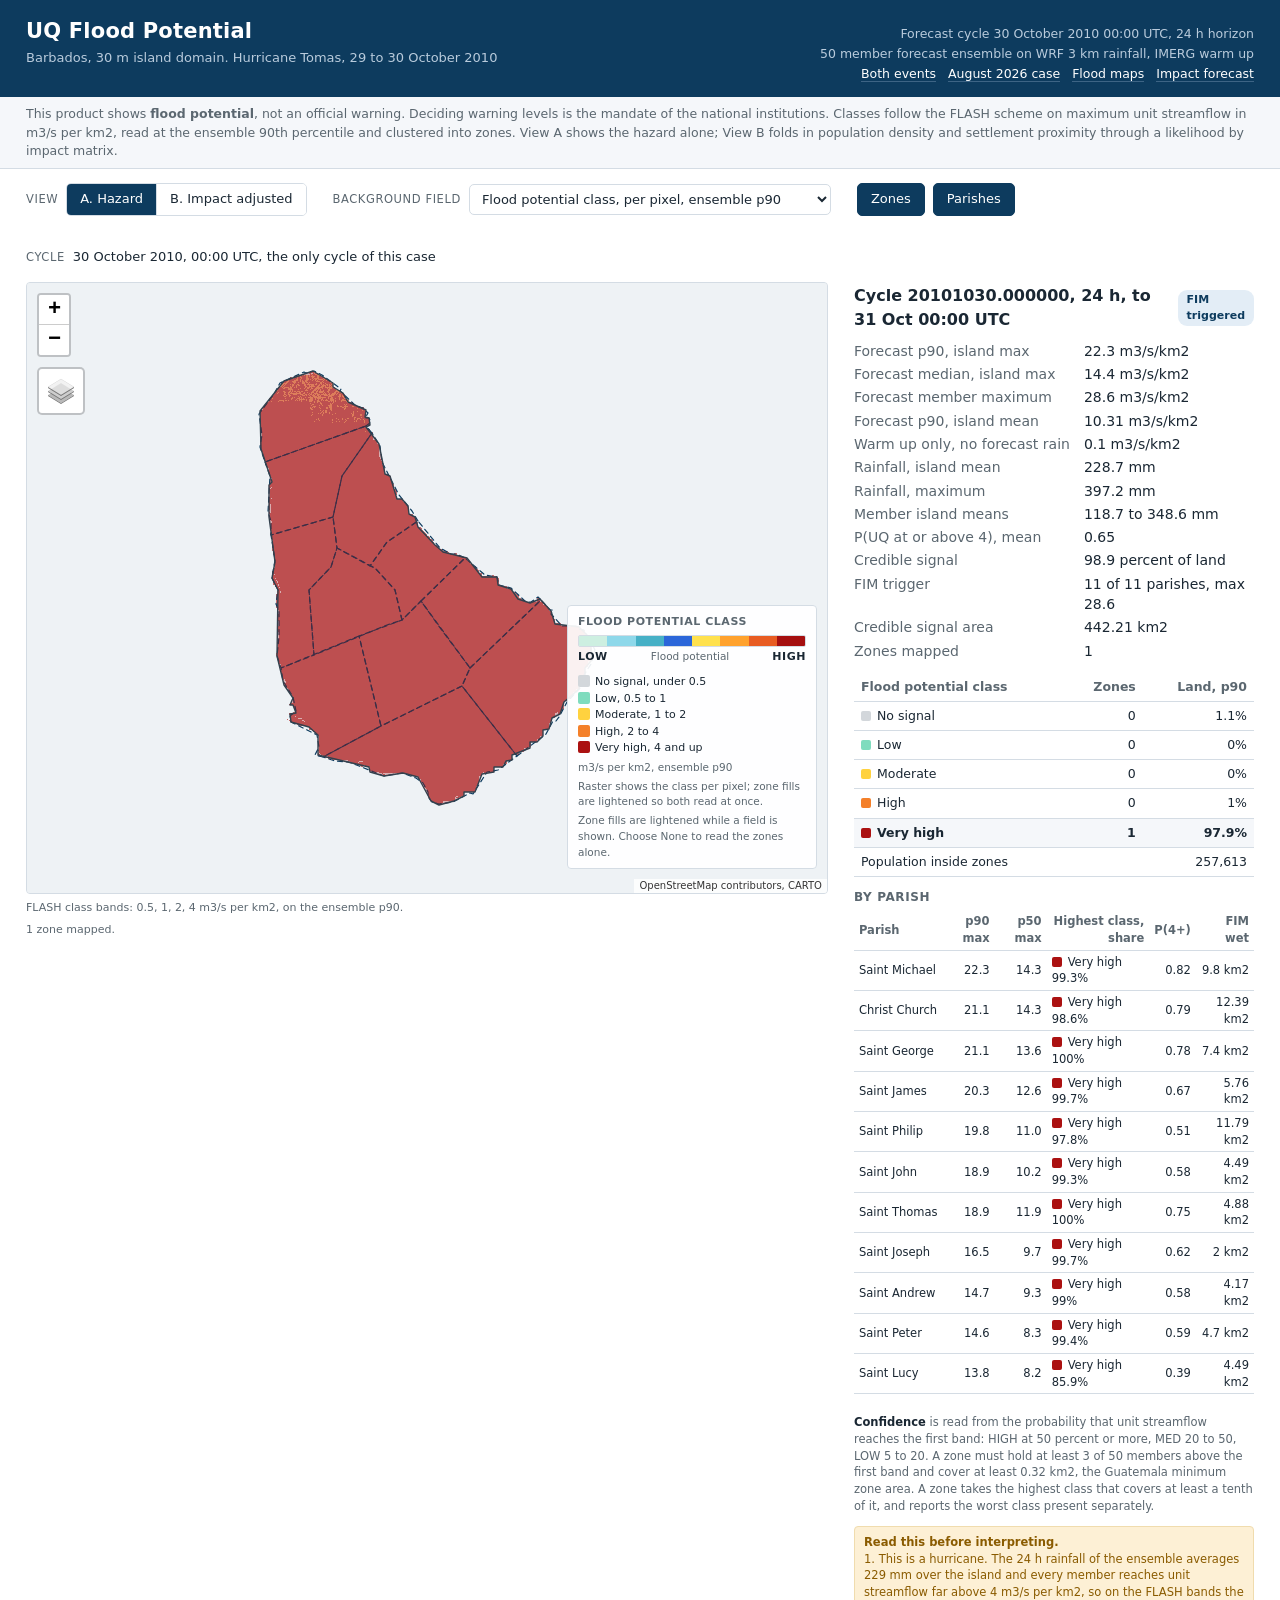
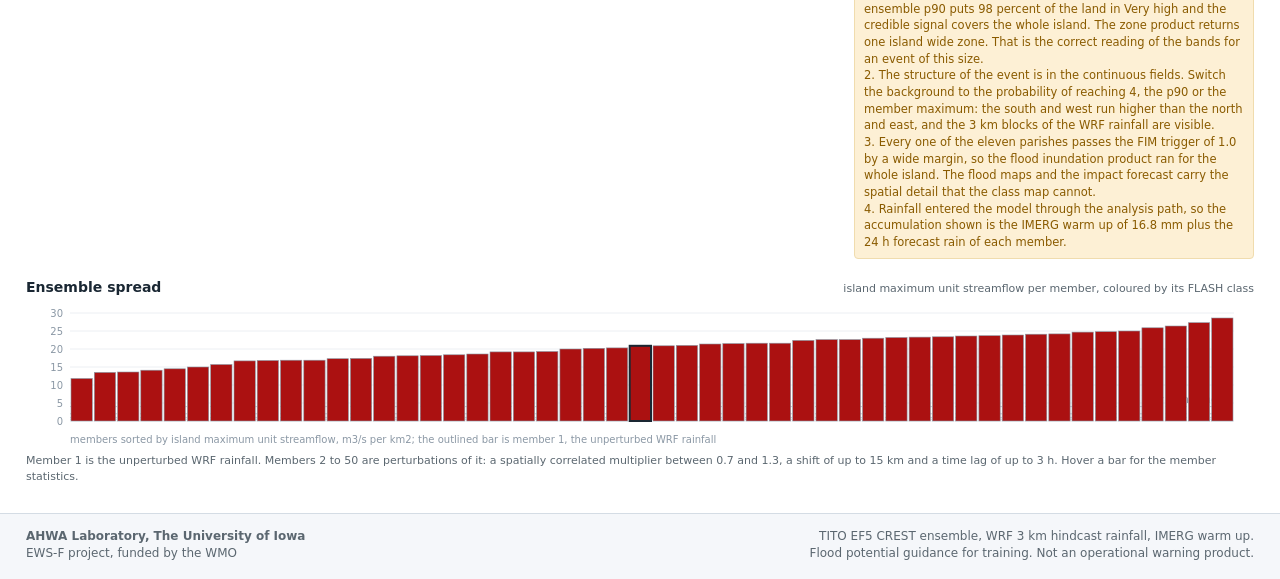
==== tomas2010/index.html @ 0c26c4b5 "Two event site: Hurricane Tomas 2010 added, August 2026 kept, FLASH scale for both" ====
<!DOCTYPE html>
<html lang="en">
<head>
<meta charset="utf-8">
<meta name="viewport" content="width=device-width, initial-scale=1">
<title>UQ Flood Potential. Barbados, Hurricane Tomas 2010</title>
<meta name="description" content="Uncertainty quantified flood potential for Barbados from the TITO EF5 ensemble, forecast cycle of 30 October 2010 00:00 UTC for Hurricane Tomas, 30 m island domain, FLASH class bands.">
<link rel="icon" href="data:image/svg+xml,%3Csvg xmlns='http://www.w3.org/2000/svg' viewBox='0 0 16 16'%3E%3Cpath d='M8 1L15 14H1z' fill='%23F4802A'/%3E%3C/svg%3E">
<link rel="stylesheet" href="../assets/vendor/leaflet.css">
<link rel="stylesheet" href="../assets/css/style.css">
<script>window.EVENT_DIR = "";</script>
</head>
<body>

<header class="site-head">
  <div class="wrap head-row">
    <div>
      <h1>UQ Flood Potential</h1>
      <p class="head-sub">Barbados, 30 m island domain. Hurricane Tomas, 29 to 30 October 2010</p>
    </div>
    <div class="head-meta">
      <span>Forecast cycle 30 October 2010 00:00 UTC, 24 h horizon</span>
      <span>50 member forecast ensemble on WRF 3 km rainfall, IMERG warm up</span>
      <span><a href="../">Both events</a> &nbsp; <a href="../aug2026/">August 2026 case</a> &nbsp;
        <a href="https://ahwalab.github.io/Barbados_fim/tomas2010/">Flood maps</a> &nbsp;
        <a href="https://ahwalab.github.io/Barbados_IFB/tomas2010/">Impact forecast</a></span>
    </div>
  </div>
</header>

<div class="context-band">
  <div class="wrap">
    This product shows <strong>flood potential</strong>, not an official warning. Deciding
    warning levels is the mandate of the national institutions. Classes follow the FLASH
    scheme on maximum unit streamflow in m3/s per km2, read at the ensemble 90th percentile
    and clustered into zones. View A shows the hazard alone; View B folds in population
    density and settlement proximity through a likelihood by impact matrix.
  </div>
</div>

<div class="wrap">
  <section class="controls" aria-label="View controls">
    <div class="ctl-group">
      <span class="ctl-label">View</span>
      <div class="seg" id="seg-view">
        <button data-v="A" class="on">A. Hazard</button>
        <button data-v="B">B. Impact adjusted</button>
      </div>
    </div>
    <div class="ctl-group">
      <span class="ctl-label">Background field</span>
      <select id="fieldsel" class="picker" aria-label="Background raster field"></select>
    </div>
    <div class="ctl-group">
      <button class="toggle on" id="zonetoggle">Zones</button>
      <button class="toggle on" id="aoctoggle">Parishes</button>
    </div>
    <div class="ctl-group">
      <span class="ctl-label">Cycle</span>
      <span class="static">30 October 2010, 00:00 UTC, the only cycle of this case</span>
    </div>
  </section>

  <main class="main">
    <div class="map-col">
      <div class="mapbox" id="mapbox"><div id="map"></div></div>
      <div class="map-caption" id="bandnote"></div>
      <div class="map-caption" id="zonecount"></div>
    </div>

    <aside class="side">
      <div class="cyc-head">
        <h2 id="cyctitle"></h2>
        <span class="badge" id="badge"></span>
      </div>
      <dl class="kv" id="kv"></dl>
      <table class="st" id="sttable"></table>
      <h3 class="sub">By parish</h3>
      <div class="tablewrap"><table class="pt" id="parishtable"></table></div>
      <p class="note"><strong>Confidence</strong> is read from the probability that unit
        streamflow reaches the first band: HIGH at 50 percent or more, MED 20 to 50, LOW 5 to 20.
        A zone must hold at least 3 of 50 members above the first band and cover at least
        0.32 km2, the Guatemala minimum zone area. A zone takes the highest class that covers
        at least a tenth of it, and reports the worst class present separately.</p>
      <div class="flag">
        <strong>Read this before interpreting.</strong>
        <br>1. This is a hurricane. The 24 h rainfall of the ensemble averages 229 mm over the
        island and every member reaches unit streamflow far above 4 m3/s per km2, so on the
        FLASH bands the ensemble p90 puts 98 percent of the land in Very high and the
        credible signal covers the whole island. The zone product returns one island wide
        zone. That is the correct reading of the bands for an event of this size.
        <br>2. The structure of the event is in the continuous fields. Switch the background to
        the probability of reaching 4, the p90 or the member maximum: the south and west run
        higher than the north and east, and the 3 km blocks of the WRF rainfall are visible.
        <br>3. Every one of the eleven parishes passes the FIM trigger of 1.0 by a wide margin,
        so the flood inundation product ran for the whole island. The flood maps and the
        impact forecast carry the spatial detail that the class map cannot.
        <br>4. Rainfall entered the model through the analysis path, so the accumulation shown
        is the IMERG warm up of 16.8 mm plus the 24 h forecast rain of each member.
      </div>
    </aside>
  </main>

  <section class="timeline">
    <div class="tl-head">
      <h3>Ensemble spread</h3>
      <span class="tl-key">island maximum unit streamflow per member, coloured by its FLASH class</span>
    </div>
    <div class="stripwrap">
      <svg id="strip" role="img" aria-label="Island maximum unit streamflow per ensemble member"></svg>
      <div class="tooltip" id="tip" style="display:none"></div>
    </div>
    <div class="tl-cap">Member 1 is the unperturbed WRF rainfall. Members 2 to 50 are perturbations
      of it: a spatially correlated multiplier between 0.7 and 1.3, a shift of up to 15 km and a
      time lag of up to 3 h. Hover a bar for the member statistics.</div>
  </section>
</div>

<footer class="site-foot">
  <div class="wrap foot-row">
    <div>
      <strong>AHWA Laboratory, The University of Iowa</strong><br>
      EWS-F project, funded by the WMO
    </div>
    <div class="foot-right">
      TITO EF5 CREST ensemble, WRF 3 km hindcast rainfall, IMERG warm up.<br>
      Flood potential guidance for training. Not an operational warning product.
    </div>
  </div>
</footer>

<script src="../assets/vendor/leaflet.js"></script>
<script src="data/cycles.js"></script>
<script src="../assets/js/app.js"></script>
</body>
</html>
---- assets/vendor/leaflet.css ----
/* required styles */

.leaflet-pane,
.leaflet-tile,
.leaflet-marker-icon,
.leaflet-marker-shadow,
.leaflet-tile-container,
.leaflet-pane > svg,
.leaflet-pane > canvas,
.leaflet-zoom-box,
.leaflet-image-layer,
.leaflet-layer {
	position: absolute;
	left: 0;
	top: 0;
	}
.leaflet-container {
	overflow: hidden;
	}
.leaflet-tile,
.leaflet-marker-icon,
.leaflet-marker-shadow {
	-webkit-user-select: none;
	   -moz-user-select: none;
	        user-select: none;
	  -webkit-user-drag: none;
	}
/* Prevents IE11 from highlighting tiles in blue */
.leaflet-tile::selection {
	background: transparent;
}
/* Safari renders non-retina tile on retina better with this, but Chrome is worse */
.leaflet-safari .leaflet-tile {
	image-rendering: -webkit-optimize-contrast;
	}
/* hack that prevents hw layers "stretching" when loading new tiles */
.leaflet-safari .leaflet-tile-container {
	width: 1600px;
	height: 1600px;
	-webkit-transform-origin: 0 0;
	}
.leaflet-marker-icon,
.leaflet-marker-shadow {
	display: block;
	}
/* .leaflet-container svg: reset svg max-width decleration shipped in Joomla! (joomla.org) 3.x */
/* .leaflet-container img: map is broken in FF if you have max-width: 100% on tiles */
.leaflet-container .leaflet-overlay-pane svg {
	max-width: none !important;
	max-height: none !important;
	}
.leaflet-container .leaflet-marker-pane img,
.leaflet-container .leaflet-shadow-pane img,
.leaflet-container .leaflet-tile-pane img,
.leaflet-container img.leaflet-image-layer,
.leaflet-container .leaflet-tile {
	max-width: none !important;
	max-height: none !important;
	width: auto;
	padding: 0;
	}

.leaflet-container img.leaflet-tile {
	/* See: https://bugs.chromium.org/p/chromium/issues/detail?id=600120 */
	mix-blend-mode: plus-lighter;
}

.leaflet-container.leaflet-touch-zoom {
	-ms-touch-action: pan-x pan-y;
	touch-action: pan-x pan-y;
	}
.leaflet-container.leaflet-touch-drag {
	-ms-touch-action: pinch-zoom;
	/* Fallback for FF which doesn't support pinch-zoom */
	touch-action: none;
	touch-action: pinch-zoom;
}
.leaflet-container.leaflet-touch-drag.leaflet-touch-zoom {
	-ms-touch-action: none;
	touch-action: none;
}
.leaflet-container {
	-webkit-tap-highlight-color: transparent;
}
.leaflet-container a {
	-webkit-tap-highlight-color: rgba(51, 181, 229, 0.4);
}
.leaflet-tile {
	filter: inherit;
	visibility: hidden;
	}
.leaflet-tile-loaded {
	visibility: inherit;
	}
.leaflet-zoom-box {
	width: 0;
	height: 0;
	-moz-box-sizing: border-box;
	     box-sizing: border-box;
	z-index: 800;
	}
/* workaround for https://bugzilla.mozilla.org/show_bug.cgi?id=888319 */
.leaflet-overlay-pane svg {
	-moz-user-select: none;
	}

.leaflet-pane         { z-index: 400; }

.leaflet-tile-pane    { z-index: 200; }
.leaflet-overlay-pane { z-index: 400; }
.leaflet-shadow-pane  { z-index: 500; }
.leaflet-marker-pane  { z-index: 600; }
.leaflet-tooltip-pane   { z-index: 650; }
.leaflet-popup-pane   { z-index: 700; }

.leaflet-map-pane canvas { z-index: 100; }
.leaflet-map-pane svg    { z-index: 200; }

.leaflet-vml-shape {
	width: 1px;
	height: 1px;
	}
.lvml {
	behavior: url(#default#VML);
	display: inline-block;
	position: absolute;
	}


/* control positioning */

.leaflet-control {
	position: relative;
	z-index: 800;
	pointer-events: visiblePainted; /* IE 9-10 doesn't have auto */
	pointer-events: auto;
	}
.leaflet-top,
.leaflet-bottom {
	position: absolute;
	z-index: 1000;
	pointer-events: none;
	}
.leaflet-top {
	top: 0;
	}
.leaflet-right {
	right: 0;
	}
.leaflet-bottom {
	bottom: 0;
	}
.leaflet-left {
	left: 0;
	}
.leaflet-control {
	float: left;
	clear: both;
	}
.leaflet-right .leaflet-control {
	float: right;
	}
.leaflet-top .leaflet-control {
	margin-top: 10px;
	}
.leaflet-bottom .leaflet-control {
	margin-bottom: 10px;
	}
.leaflet-left .leaflet-control {
	margin-left: 10px;
	}
.leaflet-right .leaflet-control {
	margin-right: 10px;
	}


/* zoom and fade animations */

.leaflet-fade-anim .leaflet-popup {
	opacity: 0;
	-webkit-transition: opacity 0.2s linear;
	   -moz-transition: opacity 0.2s linear;
	        transition: opacity 0.2s linear;
	}
.leaflet-fade-anim .leaflet-map-pane .leaflet-popup {
	opacity: 1;
	}
.leaflet-zoom-animated {
	-webkit-transform-origin: 0 0;
	    -ms-transform-origin: 0 0;
	        transform-origin: 0 0;
	}
svg.leaflet-zoom-animated {
	will-change: transform;
}

.leaflet-zoom-anim .leaflet-zoom-animated {
	-webkit-transition: -webkit-transform 0.25s cubic-bezier(0,0,0.25,1);
	   -moz-transition:    -moz-transform 0.25s cubic-bezier(0,0,0.25,1);
	        transition:         transform 0.25s cubic-bezier(0,0,0.25,1);
	}
.leaflet-zoom-anim .leaflet-tile,
.leaflet-pan-anim .leaflet-tile {
	-webkit-transition: none;
	   -moz-transition: none;
	        transition: none;
	}

.leaflet-zoom-anim .leaflet-zoom-hide {
	visibility: hidden;
	}


/* cursors */

.leaflet-interactive {
	cursor: pointer;
	}
.leaflet-grab {
	cursor: -webkit-grab;
	cursor:    -moz-grab;
	cursor:         grab;
	}
.leaflet-crosshair,
.leaflet-crosshair .leaflet-interactive {
	cursor: crosshair;
	}
.leaflet-popup-pane,
.leaflet-control {
	cursor: auto;
	}
.leaflet-dragging .leaflet-grab,
.leaflet-dragging .leaflet-grab .leaflet-interactive,
.leaflet-dragging .leaflet-marker-draggable {
	cursor: move;
	cursor: -webkit-grabbing;
	cursor:    -moz-grabbing;
	cursor:         grabbing;
	}

/* marker & overlays interactivity */
.leaflet-marker-icon,
.leaflet-marker-shadow,
.leaflet-image-layer,
.leaflet-pane > svg path,
.leaflet-tile-container {
	pointer-events: none;
	}

.leaflet-marker-icon.leaflet-interactive,
.leaflet-image-layer.leaflet-interactive,
.leaflet-pane > svg path.leaflet-interactive,
svg.leaflet-image-layer.leaflet-interactive path {
	pointer-events: visiblePainted; /* IE 9-10 doesn't have auto */
	pointer-events: auto;
	}

/* visual tweaks */

.leaflet-container {
	background: #ddd;
	outline-offset: 1px;
	}
.leaflet-container a {
	color: #0078A8;
	}
.leaflet-zoom-box {
	border: 2px dotted #38f;
	background: rgba(255,255,255,0.5);
	}


/* general typography */
.leaflet-container {
	font-family: "Helvetica Neue", Arial, Helvetica, sans-serif;
	font-size: 12px;
	font-size: 0.75rem;
	line-height: 1.5;
	}


/* general toolbar styles */

.leaflet-bar {
	box-shadow: 0 1px 5px rgba(0,0,0,0.65);
	border-radius: 4px;
	}
.leaflet-bar a {
	background-color: #fff;
	border-bottom: 1px solid #ccc;
	width: 26px;
	height: 26px;
	line-height: 26px;
	display: block;
	text-align: center;
	text-decoration: none;
	color: black;
	}
.leaflet-bar a,
.leaflet-control-layers-toggle {
	background-position: 50% 50%;
	background-repeat: no-repeat;
	display: block;
	}
.leaflet-bar a:hover,
.leaflet-bar a:focus {
	background-color: #f4f4f4;
	}
.leaflet-bar a:first-child {
	border-top-left-radius: 4px;
	border-top-right-radius: 4px;
	}
.leaflet-bar a:last-child {
	border-bottom-left-radius: 4px;
	border-bottom-right-radius: 4px;
	border-bottom: none;
	}
.leaflet-bar a.leaflet-disabled {
	cursor: default;
	background-color: #f4f4f4;
	color: #bbb;
	}

.leaflet-touch .leaflet-bar a {
	width: 30px;
	height: 30px;
	line-height: 30px;
	}
.leaflet-touch .leaflet-bar a:first-child {
	border-top-left-radius: 2px;
	border-top-right-radius: 2px;
	}
.leaflet-touch .leaflet-bar a:last-child {
	border-bottom-left-radius: 2px;
	border-bottom-right-radius: 2px;
	}

/* zoom control */

.leaflet-control-zoom-in,
.leaflet-control-zoom-out {
	font: bold 18px 'Lucida Console', Monaco, monospace;
	text-indent: 1px;
	}

.leaflet-touch .leaflet-control-zoom-in, .leaflet-touch .leaflet-control-zoom-out  {
	font-size: 22px;
	}


/* layers control */

.leaflet-control-layers {
	box-shadow: 0 1px 5px rgba(0,0,0,0.4);
	background: #fff;
	border-radius: 5px;
	}
.leaflet-control-layers-toggle {
	background-image: url(images/layers.png);
	width: 36px;
	height: 36px;
	}
.leaflet-retina .leaflet-control-layers-toggle {
	background-image: url(images/layers-2x.png);
	background-size: 26px 26px;
	}
.leaflet-touch .leaflet-control-layers-toggle {
	width: 44px;
	height: 44px;
	}
.leaflet-control-layers .leaflet-control-layers-list,
.leaflet-control-layers-expanded .leaflet-control-layers-toggle {
	display: none;
	}
.leaflet-control-layers-expanded .leaflet-control-layers-list {
	display: block;
	position: relative;
	}
.leaflet-control-layers-expanded {
	padding: 6px 10px 6px 6px;
	color: #333;
	background: #fff;
	}
.leaflet-control-layers-scrollbar {
	overflow-y: scroll;
	overflow-x: hidden;
	padding-right: 5px;
	}
.leaflet-control-layers-selector {
	margin-top: 2px;
	position: relative;
	top: 1px;
	}
.leaflet-control-layers label {
	display: block;
	font-size: 13px;
	font-size: 1.08333em;
	}
.leaflet-control-layers-separator {
	height: 0;
	border-top: 1px solid #ddd;
	margin: 5px -10px 5px -6px;
	}

/* Default icon URLs */
.leaflet-default-icon-path { /* used only in path-guessing heuristic, see L.Icon.Default */
	background-image: url(images/marker-icon.png);
	}


/* attribution and scale controls */

.leaflet-container .leaflet-control-attribution {
	background: #fff;
	background: rgba(255, 255, 255, 0.8);
	margin: 0;
	}
.leaflet-control-attribution,
.leaflet-control-scale-line {
	padding: 0 5px;
	color: #333;
	line-height: 1.4;
	}
.leaflet-control-attribution a {
	text-decoration: none;
	}
.leaflet-control-attribution a:hover,
.leaflet-control-attribution a:focus {
	text-decoration: underline;
	}
.leaflet-attribution-flag {
	display: inline !important;
	vertical-align: baseline !important;
	width: 1em;
	height: 0.6669em;
	}
.leaflet-left .leaflet-control-scale {
	margin-left: 5px;
	}
.leaflet-bottom .leaflet-control-scale {
	margin-bottom: 5px;
	}
.leaflet-control-scale-line {
	border: 2px solid #777;
	border-top: none;
	line-height: 1.1;
	padding: 2px 5px 1px;
	white-space: nowrap;
	-moz-box-sizing: border-box;
	     box-sizing: border-box;
	background: rgba(255, 255, 255, 0.8);
	text-shadow: 1px 1px #fff;
	}
.leaflet-control-scale-line:not(:first-child) {
	border-top: 2px solid #777;
	border-bottom: none;
	margin-top: -2px;
	}
.leaflet-control-scale-line:not(:first-child):not(:last-child) {
	border-bottom: 2px solid #777;
	}

.leaflet-touch .leaflet-control-attribution,
.leaflet-touch .leaflet-control-layers,
.leaflet-touch .leaflet-bar {
	box-shadow: none;
	}
.leaflet-touch .leaflet-control-layers,
.leaflet-touch .leaflet-bar {
	border: 2px solid rgba(0,0,0,0.2);
	background-clip: padding-box;
	}


/* popup */

.leaflet-popup {
	position: absolute;
	text-align: center;
	margin-bottom: 20px;
	}
.leaflet-popup-content-wrapper {
	padding: 1px;
	text-align: left;
	border-radius: 12px;
	}
.leaflet-popup-content {
	margin: 13px 24px 13px 20px;
	line-height: 1.3;
	font-size: 13px;
	font-size: 1.08333em;
	min-height: 1px;
	}
.leaflet-popup-content p {
	margin: 17px 0;
	margin: 1.3em 0;
	}
.leaflet-popup-tip-container {
	width: 40px;
	height: 20px;
	position: absolute;
	left: 50%;
	margin-top: -1px;
	margin-left: -20px;
	overflow: hidden;
	pointer-events: none;
	}
.leaflet-popup-tip {
	width: 17px;
	height: 17px;
	padding: 1px;

	margin: -10px auto 0;
	pointer-events: auto;

	-webkit-transform: rotate(45deg);
	   -moz-transform: rotate(45deg);
	    -ms-transform: rotate(45deg);
	        transform: rotate(45deg);
	}
.leaflet-popup-content-wrapper,
.leaflet-popup-tip {
	background: white;
	color: #333;
	box-shadow: 0 3px 14px rgba(0,0,0,0.4);
	}
.leaflet-container a.leaflet-popup-close-button {
	position: absolute;
	top: 0;
	right: 0;
	border: none;
	text-align: center;
	width: 24px;
	height: 24px;
	font: 16px/24px Tahoma, Verdana, sans-serif;
	color: #757575;
	text-decoration: none;
	background: transparent;
	}
.leaflet-container a.leaflet-popup-close-button:hover,
.leaflet-container a.leaflet-popup-close-button:focus {
	color: #585858;
	}
.leaflet-popup-scrolled {
	overflow: auto;
	}

.leaflet-oldie .leaflet-popup-content-wrapper {
	-ms-zoom: 1;
	}
.leaflet-oldie .leaflet-popup-tip {
	width: 24px;
	margin: 0 auto;

	-ms-filter: "progid:DXImageTransform.Microsoft.Matrix(M11=0.70710678, M12=0.70710678, M21=-0.70710678, M22=0.70710678)";
	filter: progid:DXImageTransform.Microsoft.Matrix(M11=0.70710678, M12=0.70710678, M21=-0.70710678, M22=0.70710678);
	}

.leaflet-oldie .leaflet-control-zoom,
.leaflet-oldie .leaflet-control-layers,
.leaflet-oldie .leaflet-popup-content-wrapper,
.leaflet-oldie .leaflet-popup-tip {
	border: 1px solid #999;
	}


/* div icon */

.leaflet-div-icon {
	background: #fff;
	border: 1px solid #666;
	}


/* Tooltip */
/* Base styles for the element that has a tooltip */
.leaflet-tooltip {
	position: absolute;
	padding: 6px;
	background-color: #fff;
	border: 1px solid #fff;
	border-radius: 3px;
	color: #222;
	white-space: nowrap;
	-webkit-user-select: none;
	-moz-user-select: none;
	-ms-user-select: none;
	user-select: none;
	pointer-events: none;
	box-shadow: 0 1px 3px rgba(0,0,0,0.4);
	}
.leaflet-tooltip.leaflet-interactive {
	cursor: pointer;
	pointer-events: auto;
	}
.leaflet-tooltip-top:before,
.leaflet-tooltip-bottom:before,
.leaflet-tooltip-left:before,
.leaflet-tooltip-right:before {
	position: absolute;
	pointer-events: none;
	border: 6px solid transparent;
	background: transparent;
	content: "";
	}

/* Directions */

.leaflet-tooltip-bottom {
	margin-top: 6px;
}
.leaflet-tooltip-top {
	margin-top: -6px;
}
.leaflet-tooltip-bottom:before,
.leaflet-tooltip-top:before {
	left: 50%;
	margin-left: -6px;
	}
.leaflet-tooltip-top:before {
	bottom: 0;
	margin-bottom: -12px;
	border-top-color: #fff;
	}
.leaflet-tooltip-bottom:before {
	top: 0;
	margin-top: -12px;
	margin-left: -6px;
	border-bottom-color: #fff;
	}
.leaflet-tooltip-left {
	margin-left: -6px;
}
.leaflet-tooltip-right {
	margin-left: 6px;
}
.leaflet-tooltip-left:before,
.leaflet-tooltip-right:before {
	top: 50%;
	margin-top: -6px;
	}
.leaflet-tooltip-left:before {
	right: 0;
	margin-right: -12px;
	border-left-color: #fff;
	}
.leaflet-tooltip-right:before {
	left: 0;
	margin-left: -12px;
	border-right-color: #fff;
	}

/* Printing */

@media print {
	/* Prevent printers from removing background-images of controls. */
	.leaflet-control {
		-webkit-print-color-adjust: exact;
		print-color-adjust: exact;
		}
	}
---- assets/css/style.css ----
/* Barbados viewers. Plain, quiet design: the maps carry the color.
   Shared base stylesheet, copied into each of the three viewer folders. */

:root {
  --navy: #0d3b5e;
  --blue: #2b6ca3;
  --ink: #1a2733;
  --mute: #5b6770;
  --line: #d4dce4;
  --panel: #f5f7fa;
  --surface: #ffffff;
  --wet: #d9e7f3;
  --wet-line: #9dbcd8;
}

* { box-sizing: border-box; }

body {
  margin: 0;
  font-family: "Segoe UI", system-ui, -apple-system, Roboto, "Helvetica Neue", Arial, sans-serif;
  color: var(--ink);
  background: var(--surface);
  font-size: 14px;
  line-height: 1.45;
}

.wrap { max-width: 1440px; margin: 0 auto; padding: 0 26px; }

/* header */
.site-head { background: var(--navy); color: #fff; }
.head-row { display: flex; justify-content: space-between; align-items: baseline;
  gap: 18px; flex-wrap: wrap; padding-top: 16px; padding-bottom: 14px; }
.site-head h1 { margin: 0; font-size: 21px; font-weight: 600; letter-spacing: 0.2px; }
.head-sub { margin: 3px 0 0; font-size: 13px; color: #b9cbdc; }
.head-meta { text-align: right; font-size: 12.5px; color: #b9cbdc; display: flex;
  flex-direction: column; gap: 2px; }
.head-meta a { color: #fff; text-decoration: none; border-bottom: 1px solid #3d6485; }
.head-meta a:hover { border-color: #fff; }

.context-band { background: var(--panel); border-bottom: 1px solid var(--line);
  font-size: 12.5px; color: var(--mute); }
.context-band .wrap { padding-top: 8px; padding-bottom: 8px; }

/* controls */
.controls { display: flex; gap: 26px; align-items: center; flex-wrap: wrap;
  padding: 14px 0 10px; }
.ctl-group { display: flex; gap: 8px; align-items: center; }
.ctl-label { font-size: 11.5px; color: var(--mute); text-transform: uppercase;
  letter-spacing: 0.05em; }
.seg { display: inline-flex; border: 1px solid var(--line); border-radius: 5px; overflow: hidden; }
.seg button { border: 0; background: var(--surface); color: var(--ink); padding: 6px 13px;
  font: inherit; font-size: 13px; cursor: pointer; border-right: 1px solid var(--line); }
.seg button:last-child { border-right: 0; }
.seg button:hover { background: var(--panel); }
.seg button.on { background: var(--navy); color: #fff; }
.seg button:disabled { color: #b3bcc4; cursor: not-allowed; background: #fafbfc; }
.toggle, .step { border: 1px solid var(--line); background: var(--surface); color: var(--ink);
  padding: 6px 13px; border-radius: 5px; font: inherit; font-size: 13px; cursor: pointer; }
.toggle:hover, .step:hover { background: var(--panel); }
.toggle.on { background: var(--navy); border-color: var(--navy); color: #fff; }
.toggle.muted { color: #8b98a5; }
.step { padding: 6px 9px; font-size: 11px; color: var(--mute); }
select.picker { border: 1px solid var(--line); border-radius: 5px; padding: 6px 8px;
  font: inherit; font-size: 13px; background: var(--surface); color: var(--ink); }

/* day and hour picker */
.clock { padding: 2px 0 8px; }
.dayrow { display: flex; align-items: center; gap: 5px; margin-bottom: 4px; }
.dayrow .day { width: 58px; font-size: 12px; color: var(--mute); font-weight: 600; }
.chip { width: 30px; height: 24px; border: 1px solid var(--line); border-radius: 4px;
  font-size: 10.5px; display: flex; align-items: center; justify-content: center;
  cursor: pointer; background: var(--surface); user-select: none; }
.chip:hover { border-color: var(--blue); }
.chip.quiet { background: #f1f3f5; color: #9aa7b3; }
.chip.wet { background: var(--wet); border-color: var(--wet-line); }
.chip.sel { background: var(--navy); border-color: var(--navy); color: #fff; font-weight: 700; }
.chip.gap { visibility: hidden; }

/* main layout */
.main { display: flex; gap: 26px; align-items: flex-start; padding-bottom: 6px; }
.map-col { flex: 1 1 620px; min-width: 380px; }
.mapbox { position: relative; border: 1px solid var(--line); border-radius: 4px;
  overflow: hidden; background: #eef2f5; height: min(68vh, 720px); }
#map { position: absolute; inset: 0; }
.quiet-msg { position: absolute; inset: 0; z-index: 500; display: flex; align-items: center;
  justify-content: center; color: var(--mute); font-size: 15px;
  background: rgba(244,246,248,0.93); padding: 0 30px; text-align: center; }
.map-caption { font-size: 11px; color: var(--mute); margin-top: 6px; }

/* side panel */
.side { flex: 0 1 380px; min-width: 300px; }
.cyc-head { display: flex; align-items: center; gap: 10px; margin: 2px 0 10px; }
.cyc-head h2 { font-size: 16px; margin: 0; font-weight: 600; }
.badge { font-size: 11px; padding: 2px 9px; border-radius: 9px; font-weight: 600; }
.badge.trig { background: #e3edf6; color: var(--navy); }
.badge.quiet { background: #eef0f2; color: var(--mute); }
.badge.warn { background: #fdf0d5; color: #8a5b00; }
.kv { display: grid; grid-template-columns: auto 1fr; gap: 3px 14px; margin: 0 0 12px; }
.kv dt { color: var(--mute); }
.kv dd { margin: 0; font-variant-numeric: tabular-nums; }
table.st { border-collapse: collapse; width: 100%; font-size: 12.5px; margin-bottom: 12px; }
table.st th, table.st td { border-bottom: 1px solid var(--line); padding: 5px 7px;
  text-align: right; font-variant-numeric: tabular-nums; }
table.st th:first-child, table.st td:first-child { text-align: left; }
table.st th { color: var(--mute); font-weight: 600; }
table.st tr.on td { background: var(--panel); font-weight: 600; }
.legend { display: flex; gap: 10px; flex-wrap: wrap; font-size: 11px; color: var(--mute);
  margin-bottom: 8px; }
.legend i { display: inline-block; width: 11px; height: 11px; border-radius: 2px;
  margin-right: 4px; vertical-align: -1px; }
.legend i.ring { border: 2px solid #111; background: #fff; border-radius: 50%;
  width: 8px; height: 8px; }
.legend i.dash { border-top: 2px dashed #0d3b5e; height: 0; width: 16px; border-radius: 0;
  vertical-align: 3px; }
.note { font-size: 11.5px; color: var(--mute); margin-top: 10px; }
.note strong { color: var(--ink); }
.flag { font-size: 11.5px; color: #8a5b00; background: #fdf0d5; border: 1px solid #f0dcae;
  border-radius: 4px; padding: 7px 9px; margin-top: 10px; }

/* timeline */
.timeline { padding: 12px 0 20px; }
.tl-head { display: flex; justify-content: space-between; align-items: baseline;
  gap: 14px; flex-wrap: wrap; margin-bottom: 4px; }
.tl-head h3 { font-size: 14px; margin: 0; font-weight: 600; }
.tl-key { font-size: 11px; color: var(--mute); }
.tl-key i { display: inline-block; vertical-align: middle; margin: 0 5px 0 12px; }
.tl-key i.k-line { width: 16px; height: 0; border-top: 2px solid var(--blue); }
.tl-key i.k-ss { width: 16px; height: 0; border-top: 2px dashed #b3541e; }
.tl-key i.k-trig { width: 16px; height: 0; border-top: 1px solid #9aa7b3; }
.tl-key i.k-cur { width: 0; height: 12px; border-left: 3px solid var(--ink); }
.stripwrap { position: relative; }
svg#strip { width: 100%; height: 130px; display: block; cursor: pointer; }
.tooltip { position: absolute; background: var(--ink); color: #fff; font-size: 11.5px;
  padding: 5px 9px; border-radius: 4px; pointer-events: none; white-space: nowrap;
  transform: translate(-50%, -110%); z-index: 900; }
.tl-cap { font-size: 11px; color: var(--mute); margin-top: 2px; }

/* footer */
.site-foot { border-top: 1px solid var(--line); background: var(--panel);
  margin-top: 8px; font-size: 12px; color: var(--mute); }
.foot-row { display: flex; justify-content: space-between; gap: 18px; flex-wrap: wrap;
  padding-top: 14px; padding-bottom: 16px; }
.foot-right { text-align: right; }

/* landing page */
.landing-body { display: flex; flex-direction: column; min-height: 100vh; }
.landing { flex: 1 0 auto; padding-top: 34px; padding-bottom: 30px; max-width: 1080px; }
.landing-intro { font-size: 15px; color: var(--ink); margin: 0 0 22px; max-width: 820px; }
.portal-grid { display: flex; gap: 22px; flex-wrap: wrap; margin: 8px 0 22px; }
.portal-card { flex: 1 1 300px; border: 1px solid var(--line); border-radius: 6px;
  padding: 22px 24px 18px; text-decoration: none; color: var(--ink);
  background: var(--surface); display: flex; flex-direction: column; gap: 7px; }
.portal-card:hover { border-color: var(--blue); background: #fbfcfe; }
.portal-lang { font-size: 12px; color: var(--mute); text-transform: uppercase;
  letter-spacing: 0.08em; font-weight: 600; }
.portal-title { font-size: 19px; font-weight: 600; color: var(--navy); }
.portal-desc { font-size: 13px; color: var(--mute); }
.portal-go { margin-top: 10px; align-self: flex-start; background: var(--navy);
  color: #fff; font-size: 13px; font-weight: 600; padding: 7px 22px; border-radius: 5px; }
.portal-card:hover .portal-go { background: var(--blue); }
.landing-note { font-size: 12px; color: var(--mute); max-width: 860px; }
.landing-foot { margin-top: 0; }
.doc { max-width: 860px; }
.doc h2 { font-size: 17px; margin: 26px 0 6px; }
.doc h3 { font-size: 14px; margin: 18px 0 4px; }
.doc table { border-collapse: collapse; width: 100%; font-size: 13px; margin: 10px 0; }
.doc th, .doc td { border: 1px solid var(--line); padding: 5px 8px; text-align: left; }
.doc th { background: var(--panel); font-weight: 600; }

/* leaflet trims, ASCII only in the interface */
.leaflet-container { font-family: inherit; font-size: 12px; background: #eef2f5; }
.leaflet-control-attribution { font-size: 10px; }
.leaflet-popup-content { margin: 10px 12px; font-size: 12.5px; }
.leaflet-popup-content b { color: var(--navy); }
.leaflet-popup-content table { border-collapse: collapse; margin-top: 5px; }
.leaflet-popup-content td { padding: 1px 8px 1px 0; }
.map-legend { background: rgba(255,255,255,0.92); padding: 8px 10px; border-radius: 4px;
  border: 1px solid var(--line); font-size: 11px; line-height: 1.5; color: var(--ink); }
.map-legend b { display: block; margin-bottom: 3px; font-size: 11px; color: var(--mute);
  text-transform: uppercase; letter-spacing: 0.05em; }
.map-legend i { display: inline-block; width: 12px; height: 12px; margin-right: 5px;
  vertical-align: -2px; border-radius: 2px; }

@media (max-width: 980px) {
  .main { flex-direction: column; }
  .map-col, .side { width: 100%; max-width: none; }
  .head-meta, .foot-right { text-align: left; }
}

/* keep 30 m cells crisp when zoomed in */
img.leaflet-image-layer { image-rendering: pixelated; image-rendering: crisp-edges; }

/* additions for the two event site, September 2026 */
.eventtag { font-size: 11.5px; color: var(--mute); border: 1px solid var(--line);
  border-left: 3px solid var(--blue); padding: 4px 10px; background: #fbfcfd; border-radius: 3px; }
.flashbar { height: 12px; display: flex; border-radius: 2px; overflow: hidden;
  border: 1px solid var(--line); margin: 4px 0 2px; }
.flashbar div { flex: 1; }
.flashlabels { display: flex; justify-content: space-between; font-size: 10.5px;
  color: var(--mute); margin: 0 0 6px; }
.flashlabels b { color: var(--ink); font-weight: 600; }
.rampbox { display: flex; height: 11px; border-radius: 2px; overflow: hidden;
  border: 1px solid var(--line); margin-top: 3px; }
.rampbox div { flex: 1; }
.ramplab { display: flex; font-size: 9.5px; color: var(--mute); margin-top: 1px; }
.ramplab span { flex: 1; text-align: left; }
.ramplab span.last { text-align: right; flex: 0 0 auto; }
.rampunit { font-size: 10px; color: var(--mute); }
.lg-note { margin-top: 3px; color: var(--mute); font-size: 10.5px; }
.lg-sub { margin-top: 7px; font-size: 10.5px; color: var(--mute); text-transform: uppercase;
  letter-spacing: 0.05em; }
.map-legend { max-width: 250px; }
.sw { display: inline-block; width: 10px; height: 10px; border-radius: 2px; margin-right: 6px;
  vertical-align: -1px; }
table.pt { border-collapse: collapse; width: 100%; font-size: 11.5px; margin-bottom: 10px; }
table.pt th, table.pt td { border-bottom: 1px solid var(--line); padding: 3px 5px; text-align: right;
  font-variant-numeric: tabular-nums; white-space: nowrap; }
table.pt th:first-child, table.pt td:first-child { text-align: left; }
table.pt td:nth-child(4) { text-align: left; }
table.pt th { color: var(--mute); font-weight: 600; }
.side h3.sub { font-size: 12px; margin: 12px 0 4px; font-weight: 600; color: var(--mute);
  text-transform: uppercase; letter-spacing: 0.05em; }
rect.mbar:hover { stroke: #1a2733; stroke-width: 2; }
.head-meta .lang { display: inline-block; border: 1px solid #3d6485; border-radius: 3px;
  padding: 2px 9px; color: #fff; text-decoration: none; }
.portal-card .stats { display: flex; gap: 6px; flex-wrap: wrap; margin: 4px 0 2px; }
.portal-card .stat { border-radius: 5px; padding: 5px 9px; font-size: 12px; font-weight: 700;
  color: rgba(0,0,0,0.65); background: var(--panel); }
.portal-card .stat small { display: block; font-weight: 600; font-size: 10px; opacity: 0.8; }
.portal-card .badge { margin-left: 8px; vertical-align: 2px; }
.portal-card.suggested { border-color: var(--blue); }
.landing .flashbar { max-width: 520px; height: 10px; margin-top: 18px; }
.landing .flashlabels { max-width: 520px; }
.landing h3.sec { font-size: 13px; text-transform: uppercase; letter-spacing: 0.06em;
  color: var(--mute); margin: 26px 0 10px; }
.mrow { display: flex; gap: 8px; margin-top: 8px; flex-wrap: wrap; }
.mrow span { font-size: 12px; font-weight: 700; padding: 4px 12px; border-radius: 4px; color: rgba(0,0,0,0.65); }
.controls .static { font-size: 13px; color: var(--ink); padding: 6px 0; }

.kv { grid-template-columns: auto minmax(0, 1fr); }
.kv dt { white-space: nowrap; }
.side { flex: 0 1 400px; min-width: 300px; max-width: 100%; }
.side .tablewrap { overflow-x: auto; }
table.pt th, table.pt td { white-space: normal; }
table.pt td:first-child { white-space: nowrap; }
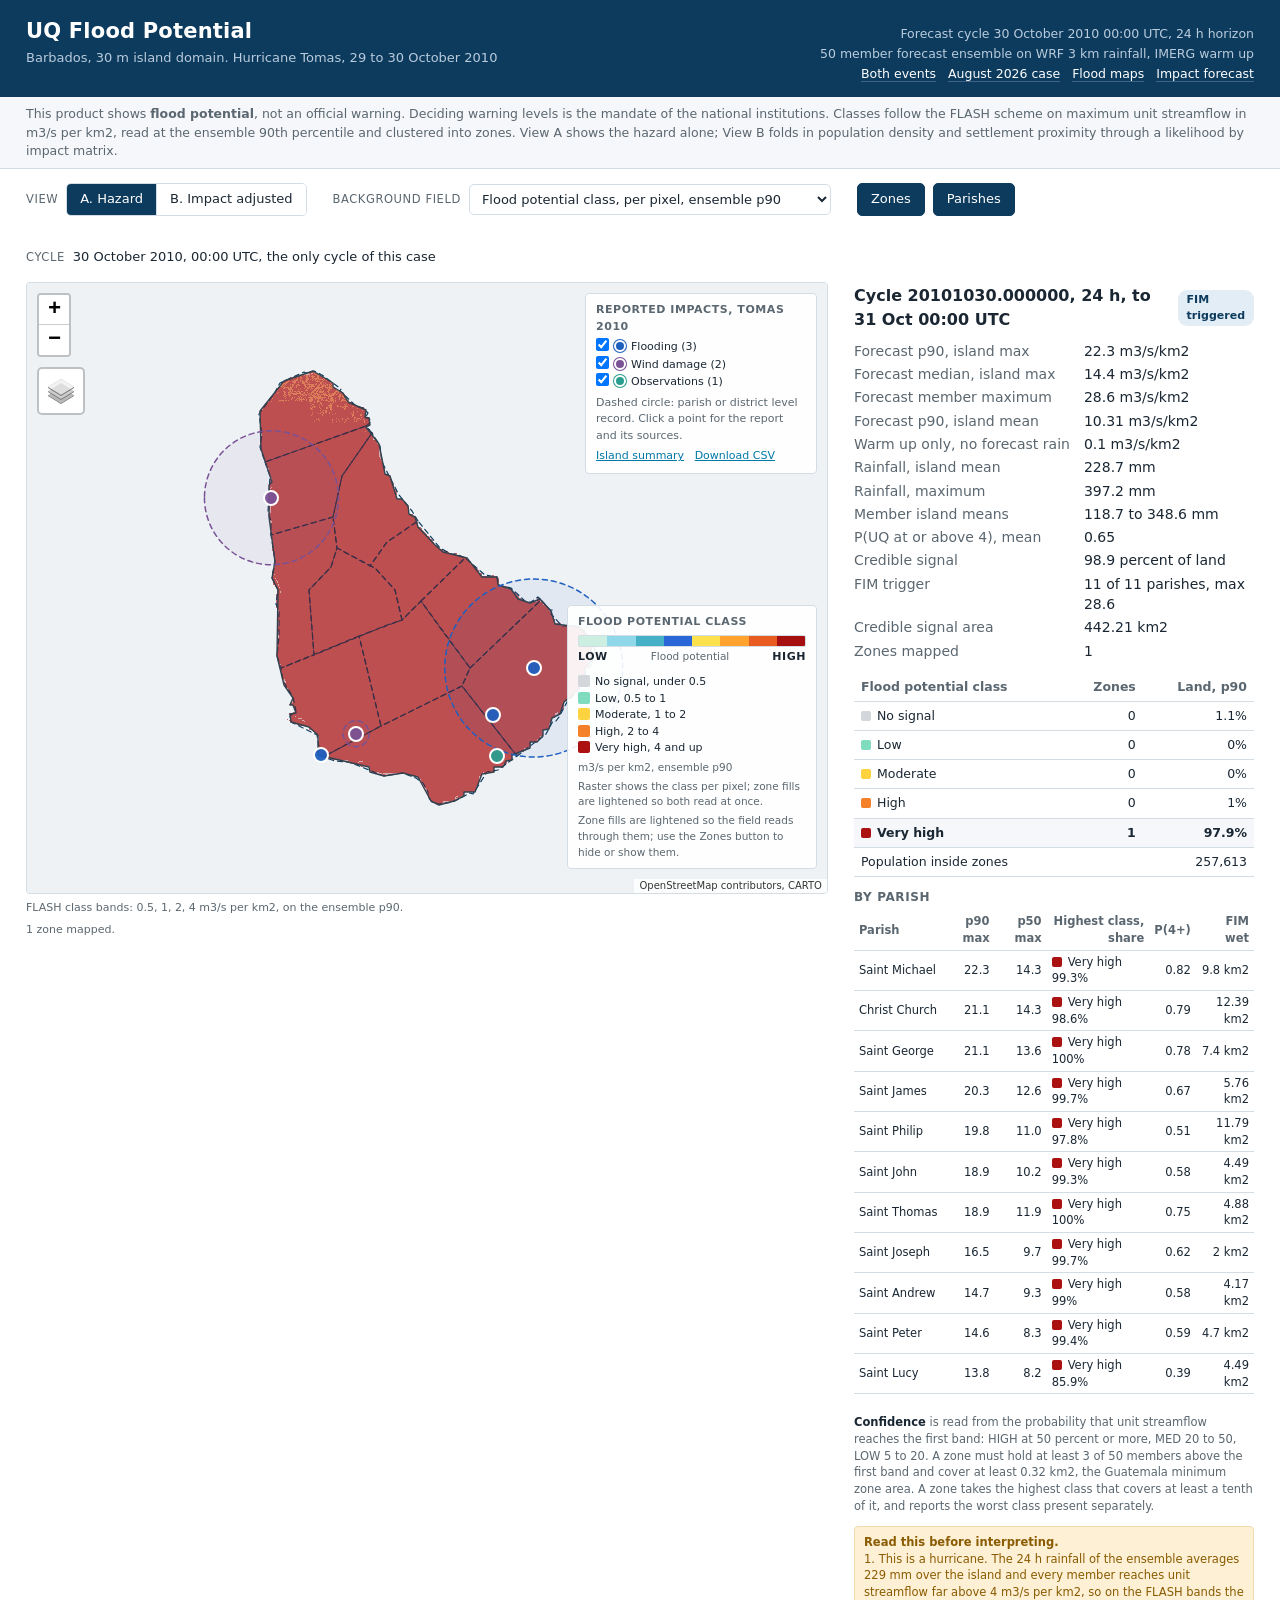
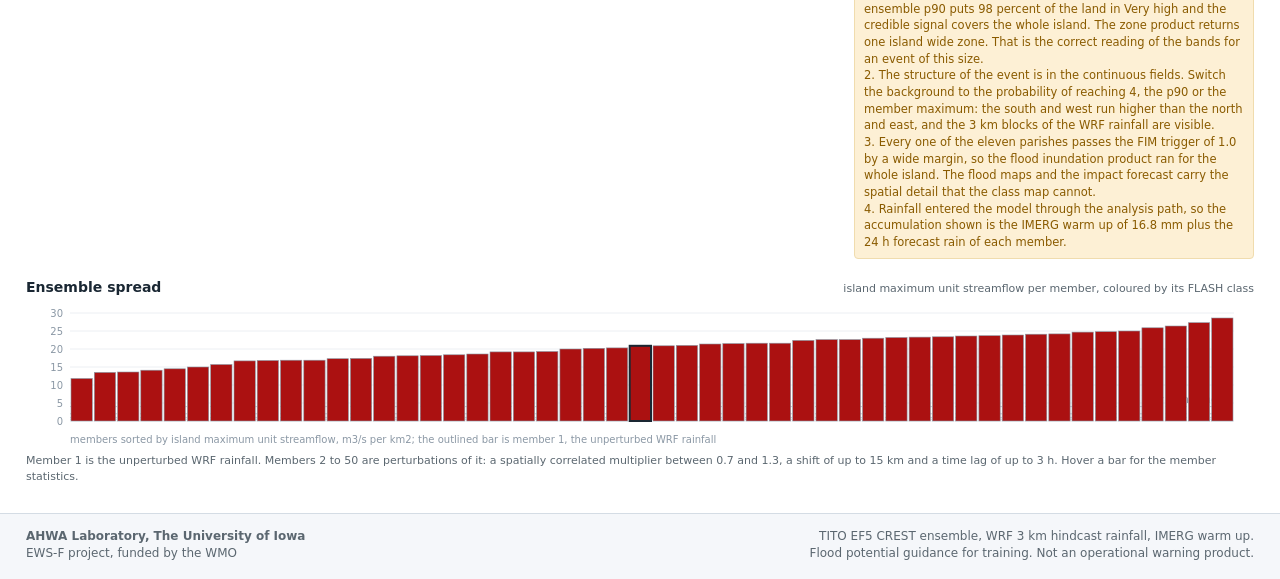
==== commit 8fadf761: "Two event site: Tomas 2010 with reported impacts, August 2026 kept, FLASH scale for both, no None fi" ====
--- a/tomas2010/index.html
+++ b/tomas2010/index.html
@@ -132,5 +132,7 @@
 <script src="../assets/vendor/leaflet.js"></script>
 <script src="data/cycles.js"></script>
 <script src="../assets/js/app.js"></script>
+<script src="data/impacts.js"></script>
+<script src="../assets/js/impacts.js"></script>
 </body>
 </html>
